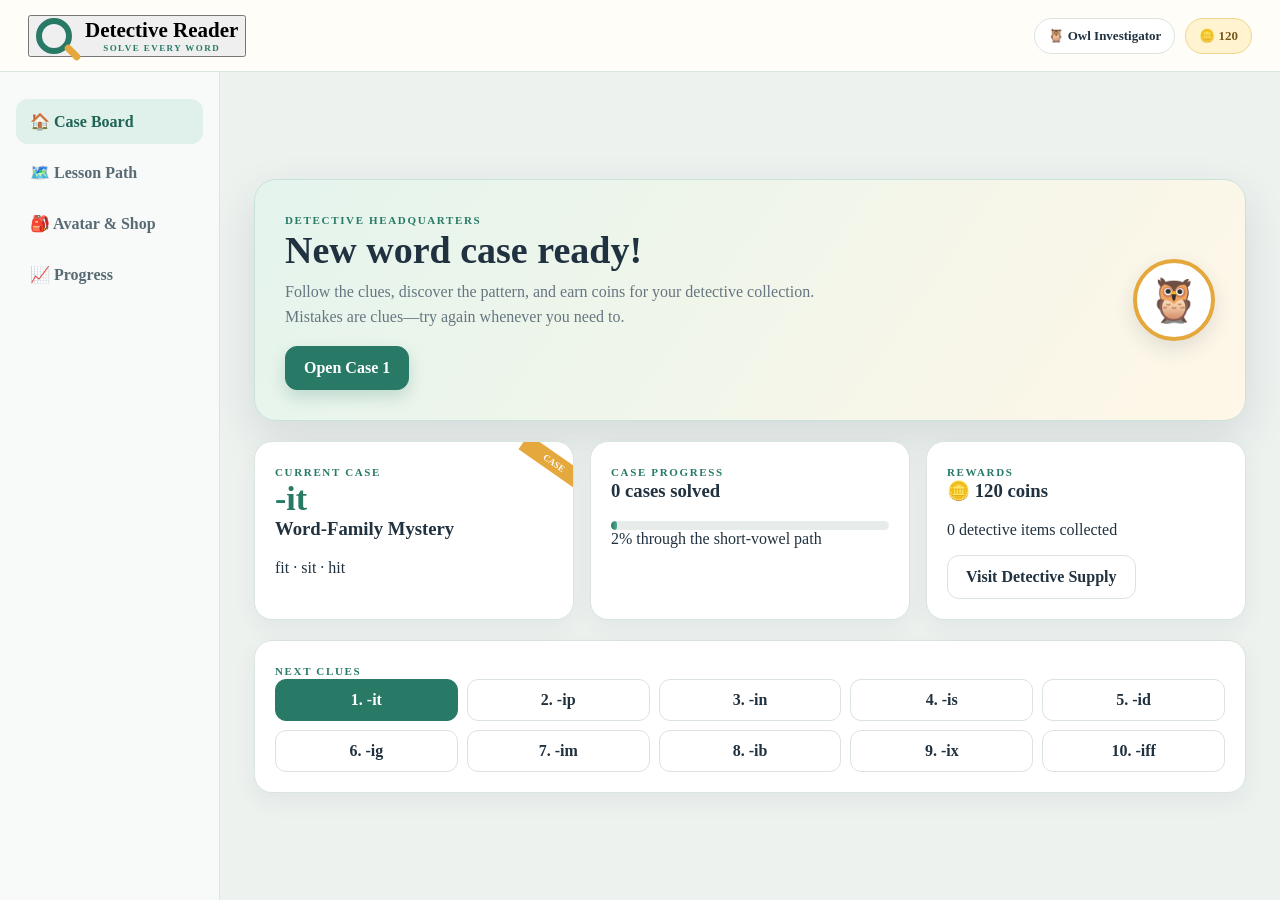
==== index.html @ 53ba4467 "Slow Screens 8 and 9 read-aloud" ====
<!doctype html>
<html lang="en">
<head>
  <meta charset="utf-8">
  <meta name="viewport" content="width=device-width, initial-scale=1">
  <meta name="description" content="Detective Reader: a detective-themed structured literacy adventure.">
  <title>Detective Reader</title>
  <link rel="stylesheet" href="styles.css?v=20260717-slower-sentences-stories">
</head>
<body>
  <div id="app"></div>
  <script src="app.js?v=20260717-slower-sentences-stories"></script>
</body>
</html>
---- styles.css ----
:root{--ink:#20313f;--green:#287a67;--green2:#1f6455;--gold:#e4a83d;--cream:#fffaf0;--paper:#fffdf8;--line:#dbe4df;--muted:#667680;--blue:#3c74b9;--shadow:0 16px 44px rgba(31,49,63,.12)}
*{box-sizing:border-box}
body{margin:0;background:#edf2ef;color:var(--ink);font-family:"Times New Roman",Times,serif}
button,select{font:inherit}
button{cursor:pointer}
.app{min-height:100vh}
.topbar{height:72px;display:flex;align-items:center;justify-content:space-between;padding:0 28px;background:var(--paper);border-bottom:1px solid var(--line);position:sticky;top:0;z-index:20}
.brand{display:flex;align-items:center;gap:13px;font-weight:900;font-size:21px}
.glass{width:36px;height:36px;border:6px solid var(--green);border-radius:50%;position:relative}
.glass:after{content:"";position:absolute;width:19px;height:7px;border-radius:7px;background:var(--gold);right:-16px;bottom:-8px;transform:rotate(45deg)}
.brand small{display:block;color:var(--green);font-size:9px;letter-spacing:.16em;text-transform:uppercase}
.topstats{display:flex;align-items:center;gap:10px}
.pill{border:1px solid var(--line);background:white;border-radius:999px;padding:9px 13px;font-size:13px;font-weight:800}
.coin{background:#fff4cf;border-color:#efd58f;color:#79581a}
.layout{display:grid;grid-template-columns:220px 1fr;min-height:calc(100vh - 72px)}
.sidebar{padding:24px 16px;background:#f7faf8;border-right:1px solid var(--line)}
.navbtn{width:100%;border:0;background:transparent;color:#586b74;border-radius:12px;padding:13px 14px;text-align:left;font-weight:800;margin:3px 0}
.navbtn.active,.navbtn:hover{background:#dff1ea;color:var(--green2)}
.main{padding:34px;max-width:1200px;width:100%;margin:auto}
.eyebrow{color:var(--green);font-size:11px;font-weight:900;letter-spacing:.15em;text-transform:uppercase}
.hero{display:flex;justify-content:space-between;gap:24px;align-items:center;padding:30px;border-radius:22px;background:linear-gradient(125deg,#e4f4ed,#fff7e7);border:1px solid #c7e2d8;box-shadow:var(--shadow)}
h1,h2,h3,p{margin-top:0}
.hero h1{font-size:38px;margin-bottom:8px}
.hero p{color:var(--muted);max-width:590px;line-height:1.55}
.avatar{width:82px;height:82px;display:grid;place-items:center;border-radius:50%;background:white;border:4px solid var(--gold);font-size:43px;box-shadow:0 8px 20px rgba(31,49,63,.12)}
.primary,.secondary{border-radius:12px;min-height:44px;padding:0 18px;font-weight:900}
.primary{border:1px solid var(--green);background:var(--green);color:white;box-shadow:0 7px 16px rgba(40,122,103,.22)}
.primary:hover{background:var(--green2)}
.secondary{border:1px solid var(--line);background:white;color:var(--ink)}
.grid{display:grid;grid-template-columns:repeat(3,1fr);gap:16px;margin-top:20px}
.card{background:white;border:1px solid var(--line);border-radius:18px;padding:20px;box-shadow:0 8px 24px rgba(31,49,63,.06)}
.casecard{position:relative;overflow:hidden}
.casecard:before{content:"CASE";position:absolute;right:-18px;top:12px;transform:rotate(35deg);background:var(--gold);color:white;padding:4px 25px;font-size:9px;font-weight:900}
.pattern{font-size:34px;font-weight:900;color:var(--green)}
.progress{height:9px;background:#e5ece9;border-radius:99px;overflow:hidden}
.progress span{display:block;height:100%;background:linear-gradient(90deg,var(--green),#57a994);border-radius:inherit}
.lessonList{display:grid;grid-template-columns:repeat(5,1fr);gap:9px}
.lessonChip{border:1px solid var(--line);border-radius:11px;background:white;padding:11px;color:var(--ink);font-weight:900}
.lessonChip.current{background:var(--green);color:white;border-color:var(--green)}
.lessonShell{max-width:980px;margin:auto}
.lessonHead{display:flex;align-items:center;justify-content:space-between;margin-bottom:12px}
.screenCard{min-height:600px;display:flex;flex-direction:column;align-items:center;text-align:center;background:var(--paper);border:1px solid var(--line);border-radius:24px;padding:36px;box-shadow:var(--shadow)}
.screenCard h1{font-size:38px}
.screenTag{color:var(--gold);font-weight:900;letter-spacing:.14em;font-size:11px}
.wordRow,.choiceRow{display:flex;flex-wrap:wrap;justify-content:center;gap:15px;margin:28px 0}
.word{min-width:145px;padding:24px;border:2px solid var(--line);border-radius:17px;background:white;font-size:38px;font-weight:900}
.word mark{background:#dcecff;color:#285f9c;border-radius:8px;padding:4px}
.fluencyWord{appearance:none;color:var(--ink);transition:border-color .15s ease,background .15s ease,transform .15s ease}
.fluencyWord:hover,.fluencyWord:focus-visible{border-color:var(--green);background:#e8f6f1;outline:3px solid rgba(40,122,103,.2);outline-offset:2px}
.fluencyWord.active{border-color:var(--gold);background:#fff4cf;box-shadow:0 10px 25px rgba(180,125,26,.24);transform:scale(1.08)}
.fluencyWord:active{transform:translateY(1px)}
.choice{border:2px solid var(--line);border-radius:15px;background:white;padding:18px 24px;font-size:25px;font-weight:900}
.choice:hover,.choice.selected{border-color:var(--green);background:#e8f6f1}
.choice:disabled{cursor:wait;opacity:.55}
.choice:disabled:hover{border-color:var(--line);background:white}
.primary:disabled,.secondary:disabled{cursor:not-allowed;opacity:.5;box-shadow:none}
.primary:disabled:hover{background:var(--green)}
.clue{border-left:5px solid var(--gold);background:#fff6e5;border-radius:10px;padding:14px 18px;text-align:left;max-width:700px;line-height:1.55}
.sentenceList{width:min(760px,100%)}
.sentence{width:100%;text-align:left;padding:15px 18px;border-bottom:1px solid var(--line);font-size:20px;line-height:1.8}
.sentenceWord,.storyWord{border-radius:6px;padding:2px 3px;margin:0 -3px;transition:background .12s ease,color .12s ease,box-shadow .12s ease}
.sentenceWord.active,.storyWord.active{background:#ffe58f;color:#174d43;box-shadow:0 0 0 3px rgba(228,168,61,.28);font-weight:900}
.screenEightStatus{min-height:26px;margin:14px 0 0;color:var(--green2);font-weight:900}
.screenNineStatus{min-height:26px;margin:14px 0 0;color:var(--green2);font-weight:900}
.spellingInstruction{width:min(720px,100%);min-height:68px;display:flex;align-items:center;justify-content:center;margin:0;padding:12px 18px;border-radius:12px;background:#edf7f3;color:var(--green2);font-size:18px;font-weight:900;line-height:1.4}
.spellingLines{width:min(680px,100%);margin:22px auto 14px;padding-left:44px;text-align:left}
.spellingLine{min-height:60px;padding:11px 14px;border-bottom:3px solid var(--line);border-radius:10px 10px 0 0;background:white;font-size:30px;font-weight:900;line-height:1.2;transition:border-color .15s ease,background .15s ease,box-shadow .15s ease}
.spellingLine + .spellingLine{margin-top:7px}
.spellingLine::marker{color:var(--green);font-size:21px;font-weight:900}
.spellingLine.active{border-color:var(--gold);background:#fff8e8;box-shadow:0 5px 14px rgba(180,125,26,.12)}
.spellingLine.complete{border-color:var(--green);background:#f5fbf8}
.spellingWord{display:block;min-height:1.2em;letter-spacing:.14em}
.spellingHint{margin:0;color:var(--muted);font-weight:800;line-height:1.4}
.spellingPractice .footerActions{width:100%;justify-content:center}
.screenElevenInstruction{margin-bottom:8px;color:var(--green2);font-size:19px;font-weight:900}
.screenElevenPattern{min-height:118px;display:flex;align-items:center;justify-content:center;margin:0;color:var(--blue);font-size:clamp(58px,10vw,92px);font-weight:900;letter-spacing:.08em;opacity:0;visibility:hidden;transform:scale(.82)}
.screenElevenPattern.active{visibility:visible;animation:casePatternFlash .42s ease-in-out infinite alternate}
.screenElevenPattern.revealed{opacity:1;visibility:visible;transform:scale(1);filter:none}
.patternHunt .choiceRow{margin-top:12px}
.story{max-width:700px;text-align:left;font-size:20px;line-height:1.8;background:white;border:1px solid var(--line);border-radius:16px;padding:26px}
.story p:last-child{margin-bottom:0}
.footerActions{margin-top:auto;display:flex;gap:10px;padding-top:25px}
.startCasePrompt{margin-top:24px;align-items:center;justify-content:center;gap:14px}
.startCaseArrow{color:var(--gold);font-size:38px;font-weight:900;line-height:1;pointer-events:none;filter:drop-shadow(0 4px 5px rgba(122,83,18,.2));animation:pointToStart .7s ease-in-out infinite alternate}
.startCaseButton{min-width:180px;font-size:18px}
.shopGrid,.avatarGrid{display:grid;grid-template-columns:repeat(4,1fr);gap:15px}
.shopItem,.avatarItem{border:2px solid var(--line);background:white;border-radius:17px;padding:18px;text-align:center}
.avatarItem{font-size:38px}
.avatarItem.selected{border-color:var(--green);background:#e4f4ed}
.shopItem .icon{font-size:38px}
.price{color:#79581a;font-weight:900}
.badge{display:inline-flex;align-items:center;gap:8px;background:#eef5ff;color:#315b8d;border-radius:999px;padding:9px 13px;font-weight:900}
.celebrate{background:radial-gradient(circle at 50% 15%,#fff0b9,transparent 38%),var(--paper)}
.bigReward{font-size:64px}
.toast{position:fixed;right:20px;bottom:20px;padding:13px 18px;border-radius:12px;background:var(--ink);color:white;font-weight:800;z-index:50}
.hidden{display:none!important}
.screenTwoQuestion{font-size:20px;color:var(--muted);margin-bottom:0}
.flashWordRow{margin:22px 0}
.flashWord{opacity:.24;transform:scale(.88);transition:opacity .25s ease,transform .25s ease,border-color .25s ease,background .25s ease,box-shadow .25s ease}
.flashWord.seen{opacity:.62}
.flashWord.active{opacity:1;transform:scale(1.1);border-color:var(--gold);background:#fff4cf;box-shadow:0 10px 25px rgba(180,125,26,.24);animation:wordFlash .65s ease-in-out}
.hearWordsButton{display:inline-flex;align-items:center;justify-content:center;gap:8px}
.humanEarIcon{font-size:25px;line-height:1;filter:drop-shadow(0 2px 2px rgba(31,49,63,.14))}
.challengeWordRow{align-items:stretch}
.screenTwelveWordItem{display:flex;min-width:145px;flex-direction:column;align-items:stretch;gap:9px}
.screenTwelveWordItem .word{width:100%}
.screenTwelveHearWord{width:100%;min-height:42px;padding:0 12px;font-size:14px}
.screenTwelveHearWord .humanEarIcon{font-size:22px}
.rimeReveal,.keepReading,.fluencyPractice,.sentencePractice,.storyPractice,.challengeWords,.masteryCheck,.caseCelebration{position:relative;overflow:hidden}
.rimeReveal>:not(.confettiLayer),.keepReading>:not(.confettiLayer),.fluencyPractice>:not(.confettiLayer),.sentencePractice>:not(.confettiLayer),.storyPractice>:not(.confettiLayer),.challengeWords>:not(.confettiLayer),.masteryCheck>:not(.confettiLayer),.caseCelebration>:not(.confettiLayer){position:relative;z-index:1}
.rimeReveal h1 mark{white-space:nowrap}
.rimeReveal .rimeWord mark{background:#ffe58f;color:#174d43;border:2px solid #e4a83d;box-shadow:0 0 0 5px rgba(228,168,61,.14);animation:rimeGlow 1s ease-in-out 2}
.rimeSequenceStatus{min-height:46px;display:flex;align-items:center;justify-content:center;margin:0;padding:10px 16px;border-radius:12px;background:#edf7f3;color:var(--green2);font-weight:900}
.screenFourQuestion{min-height:50px;max-width:640px;display:flex;align-items:center;justify-content:center;margin:0;padding:10px 16px;border-radius:12px;background:#edf7f3;color:var(--green2);font-size:20px;font-weight:900}
.screenFourWord{transition:none}
.screenFourWord.active{transform:scale(1.1);border-color:var(--gold);background:#fff4cf;box-shadow:0 10px 25px rgba(180,125,26,.24);animation:wordFlash .65s ease-in-out infinite}
.keepReading.celebrating .choiceRow{pointer-events:none}
.challengeWords.celebrating .wordRow{pointer-events:none}
.masteryCheck.celebrating .word{pointer-events:none}
.caseCelebration.collecting .footerActions{pointer-events:none}
.fluencyPractice.celebrating .wordRow{pointer-events:none}
.sentencePractice.celebrating .sentenceList{pointer-events:none}
.storyPractice.celebrating .story{pointer-events:none}
.screenSevenStatus{min-height:26px;margin:0;color:var(--green2);font-weight:900}
.screenThirteenStatus{min-height:50px;max-width:720px;margin:0;padding:10px 16px;border-radius:12px;background:#edf7f3;color:var(--green2);font-weight:900}
.screenFourteenStatus{max-width:720px;margin:0;padding:12px 18px;border-radius:12px;background:#fff6d8;color:#684d17;font-size:18px;font-weight:900;line-height:1.5}
.buildWordBox{display:inline-flex;align-items:center;justify-content:center;gap:0;min-width:210px;margin:22px 0 16px;transition:border-color .2s ease,background .2s ease,box-shadow .2s ease}
.buildOnset:empty{display:inline-block;min-width:1ch;min-height:1em;margin-right:2px;border-bottom:3px solid currentColor}
.buildWordBox.built{border-color:var(--green);background:#e8f6f1;box-shadow:0 8px 20px rgba(40,122,103,.16)}
.buildWordBox.built .buildOnset{color:var(--green2)}
.buildWordBox.built .buildOnset:empty{display:none}
.buildInstruction{min-height:50px;max-width:680px;display:flex;align-items:center;justify-content:center;margin:0;padding:10px 16px;border-radius:12px;background:#edf7f3;color:var(--green2);font-size:20px;font-weight:900}
.buildChoice.selected{border-color:var(--green);background:#dff1ea;box-shadow:0 0 0 4px rgba(40,122,103,.12)}
.revealContinuePrompt{align-items:center;justify-content:center;gap:14px}
.revealContinueArrow{width:46px;color:var(--gold);font-size:40px;font-weight:900;line-height:1;opacity:0;visibility:hidden;pointer-events:none;filter:drop-shadow(0 4px 5px rgba(122,83,18,.22))}
.revealContinuePrompt.ready .revealContinueArrow{visibility:visible;animation:continuePoint .65s ease-in-out infinite alternate,continueFlash 1s ease-in-out infinite}
.revealContinuePrompt.fallback .revealContinueArrow{animation:none;opacity:1;transform:translateX(3px)}
.confettiLayer{position:absolute;inset:0;z-index:5;overflow:hidden;pointer-events:none}
.confettiPiece{position:absolute;top:-24px;left:var(--x);width:10px;height:16px;border-radius:2px;background:var(--confetti);opacity:0}
.confettiPiece:nth-child(3n){border-radius:50%}
.confettiPiece:nth-child(4n){height:9px;width:15px}
.confettiLayer.active .confettiPiece{animation:confettiFall var(--duration) cubic-bezier(.2,.72,.35,1) var(--delay) both}
@keyframes pointToStart{from{transform:translateX(-9px) scale(.96)}to{transform:translateX(5px) scale(1.04)}}
@keyframes wordFlash{0%{filter:brightness(.9)}48%{filter:brightness(1.25)}100%{filter:brightness(1)}}
@keyframes rimeGlow{0%,100%{filter:brightness(1);transform:scale(1)}50%{filter:brightness(1.18);transform:scale(1.08)}}
@keyframes continuePoint{from{transform:translateX(-8px) scale(.96)}to{transform:translateX(5px) scale(1.05)}}
@keyframes continueFlash{0%,100%{opacity:1;filter:drop-shadow(0 4px 5px rgba(122,83,18,.22))}50%{opacity:.28;filter:drop-shadow(0 4px 10px rgba(228,168,61,.5))}}
@keyframes casePatternFlash{from{opacity:.25;transform:scale(.9);filter:brightness(.85)}to{opacity:1;transform:scale(1.08);filter:brightness(1.2)}}
@keyframes confettiFall{0%{opacity:0;transform:translate3d(0,-20px,0) rotate(0)}10%{opacity:1}100%{opacity:1;transform:translate3d(var(--drift),680px,0) rotate(var(--spin))}}
@media(prefers-reduced-motion:reduce){
  .startCaseArrow,.flashWord.active,.screenFourWord.active,.rimeReveal .rimeWord mark,.revealContinuePrompt.ready .revealContinueArrow,.confettiLayer.active .confettiPiece{animation:none}
  .flashWord,.screenFourWord,.fluencyWord{transition:none}
  .sentenceWord,.storyWord{transition:none}
  .spellingLine{transition:none}
  .screenElevenPattern.active{animation:none;opacity:1;transform:none}
  .flashWord.active,.screenFourWord.active,.fluencyWord.active{transform:scale(1.03)}
  .revealContinuePrompt.ready .revealContinueArrow{opacity:1;visibility:visible;transform:none}
  .confettiLayer.active .confettiPiece{top:12%;opacity:.85;transform:none}
}
@media(max-width:850px){
  .layout{grid-template-columns:1fr}
  .sidebar{display:none}
  .main{padding:18px}
  .grid{grid-template-columns:1fr}
  .lessonList{grid-template-columns:repeat(4,1fr)}
  .shopGrid,.avatarGrid{grid-template-columns:repeat(2,1fr)}
  .screenCard{padding:24px 16px;min-height:calc(100vh - 125px)}
  .topbar{padding:0 14px}
  .topstats .pill:not(.coin){display:none}
  .hero{align-items:flex-start}
  .hero h1{font-size:31px}
  .word{min-width:95px;padding:18px;font-size:30px}
  .screenTwelveWordItem{min-width:120px}
  .spellingInstruction{min-height:76px;font-size:16px}
  .spellingLines{padding-left:36px}
  .spellingLine{min-height:54px;padding:9px 11px;font-size:27px}
}
@media(max-width:380px){
  .lessonHead .secondary{padding:0 10px}
  .lessonHead .pill{padding:9px 8px;font-size:12px}
}
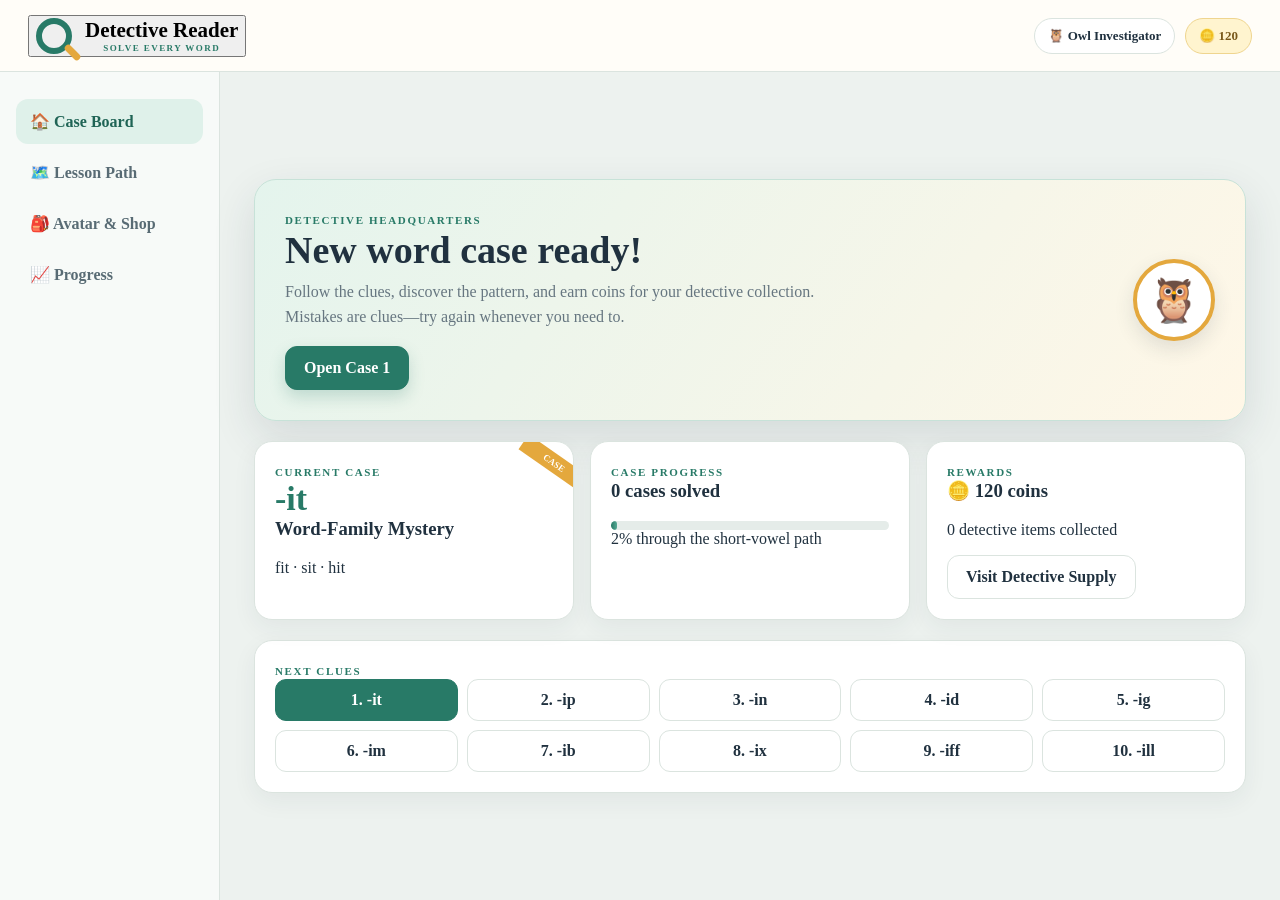
==== commit 9dd61933: "Remove the -is case" ====
--- a/index.html
+++ b/index.html
@@ -5,10 +5,10 @@
   <meta name="viewport" content="width=device-width, initial-scale=1">
   <meta name="description" content="Detective Reader: a detective-themed structured literacy adventure.">
   <title>Detective Reader</title>
-  <link rel="stylesheet" href="styles.css?v=20260717-slower-sentences-stories">
+  <link rel="stylesheet" href="styles.css?v=20260719-remove-is-case">
 </head>
 <body>
   <div id="app"></div>
-  <script src="app.js?v=20260717-slower-sentences-stories"></script>
+  <script src="app.js?v=20260719-remove-is-case"></script>
 </body>
 </html>
--- a/styles.css
+++ b/styles.css
@@ -76,10 +76,11 @@
 .screenElevenPattern{min-height:118px;display:flex;align-items:center;justify-content:center;margin:0;color:var(--blue);font-size:clamp(58px,10vw,92px);font-weight:900;letter-spacing:.08em;opacity:0;visibility:hidden;transform:scale(.82)}
 .screenElevenPattern.active{visibility:visible;animation:casePatternFlash .42s ease-in-out infinite alternate}
 .screenElevenPattern.revealed{opacity:1;visibility:visible;transform:scale(1);filter:none}
-.patternHunt .choiceRow{margin-top:12px}
+.patternHunt .choiceRow{margin:12px 0 16px}
+.patternHunt .choiceRow+p{margin-bottom:0}
 .story{max-width:700px;text-align:left;font-size:20px;line-height:1.8;background:white;border:1px solid var(--line);border-radius:16px;padding:26px}
 .story p:last-child{margin-bottom:0}
-.footerActions{margin-top:auto;display:flex;gap:10px;padding-top:25px}
+.footerActions{width:100%;margin-top:clamp(18px,3vh,28px);display:flex;justify-content:center;flex-wrap:wrap;gap:10px;padding-top:0}
 .startCasePrompt{margin-top:24px;align-items:center;justify-content:center;gap:14px}
 .startCaseArrow{color:var(--gold);font-size:38px;font-weight:900;line-height:1;pointer-events:none;filter:drop-shadow(0 4px 5px rgba(122,83,18,.2));animation:pointToStart .7s ease-in-out infinite alternate}
 .startCaseButton{min-width:180px;font-size:18px}
@@ -102,10 +103,6 @@
 .hearWordsButton{display:inline-flex;align-items:center;justify-content:center;gap:8px}
 .humanEarIcon{font-size:25px;line-height:1;filter:drop-shadow(0 2px 2px rgba(31,49,63,.14))}
 .challengeWordRow{align-items:stretch}
-.screenTwelveWordItem{display:flex;min-width:145px;flex-direction:column;align-items:stretch;gap:9px}
-.screenTwelveWordItem .word{width:100%}
-.screenTwelveHearWord{width:100%;min-height:42px;padding:0 12px;font-size:14px}
-.screenTwelveHearWord .humanEarIcon{font-size:22px}
 .rimeReveal,.keepReading,.fluencyPractice,.sentencePractice,.storyPractice,.challengeWords,.masteryCheck,.caseCelebration{position:relative;overflow:hidden}
 .rimeReveal>:not(.confettiLayer),.keepReading>:not(.confettiLayer),.fluencyPractice>:not(.confettiLayer),.sentencePractice>:not(.confettiLayer),.storyPractice>:not(.confettiLayer),.challengeWords>:not(.confettiLayer),.masteryCheck>:not(.confettiLayer),.caseCelebration>:not(.confettiLayer){position:relative;z-index:1}
 .rimeReveal h1 mark{white-space:nowrap}
@@ -118,6 +115,7 @@
 .challengeWords.celebrating .wordRow{pointer-events:none}
 .masteryCheck.celebrating .word{pointer-events:none}
 .caseCelebration.collecting .footerActions{pointer-events:none}
+.caseCelebration .choiceRow{margin-bottom:0}
 .fluencyPractice.celebrating .wordRow{pointer-events:none}
 .sentencePractice.celebrating .sentenceList{pointer-events:none}
 .storyPractice.celebrating .story{pointer-events:none}
@@ -170,7 +168,6 @@
   .hero{align-items:flex-start}
   .hero h1{font-size:31px}
   .word{min-width:95px;padding:18px;font-size:30px}
-  .screenTwelveWordItem{min-width:120px}
   .spellingInstruction{min-height:76px;font-size:16px}
   .spellingLines{padding-left:36px}
   .spellingLine{min-height:54px;padding:9px 11px;font-size:27px}
